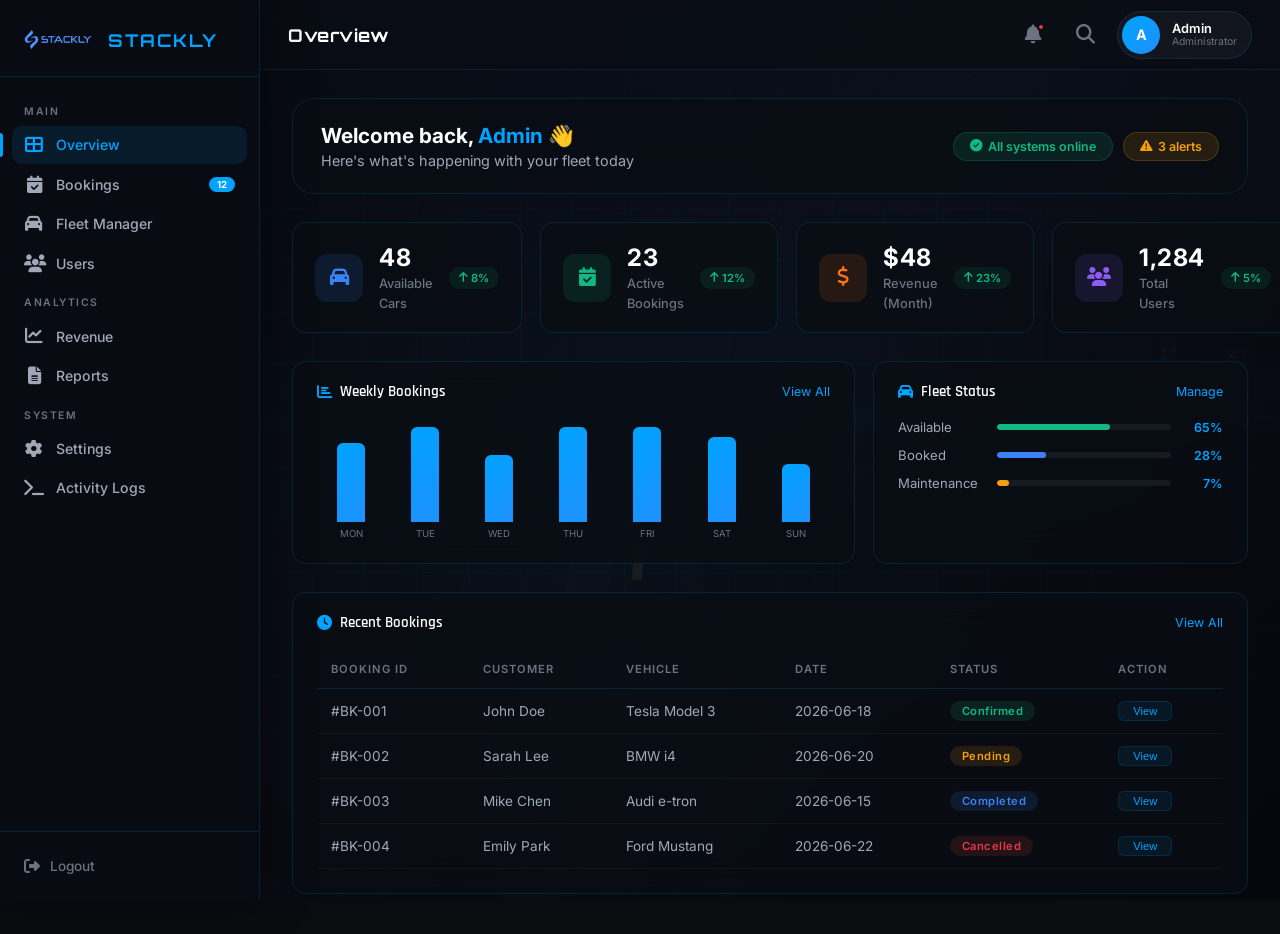
==== dashboard-admin.html @ 7c54602d "Add files via upload" ====
<!DOCTYPE html>
<html lang="en">
<head>
    <meta charset="UTF-8" />
    <meta name="viewport" content="width=device-width, initial-scale=1.0" />
    <title>Admin Dashboard – Stackly</title>
    <link rel="stylesheet" href="https://cdnjs.cloudflare.com/ajax/libs/font-awesome/6.5.1/css/all.min.css" />
    <link rel="preconnect" href="https://fonts.googleapis.com" />
    <link href="https://fonts.googleapis.com/css2?family=Inter:wght@300;400;500;600;700;800&family=Orbitron:wght@400;600;700;900&family=Rajdhani:wght@400;500;600;700&display=swap" rel="stylesheet" />
    <link rel="stylesheet" href="dashboard-admin.css" />
</head>
<body>

    <div class="bg-hero"></div>
    <div class="bg-grid"></div>

    <!-- SIDEBAR -->
    <aside class="sidebar" id="sidebar">
        <div class="sidebar-brand">
            <a href="index.html" class="brand-link">
                <!-- ✅ Logo image instead of text -->
                <img src="logo-removebg-preview.webp" alt="Stackly" style="height:40px; width:auto; filter: brightness(0) saturate(100%) invert(42%) sepia(99%) saturate(500%) hue-rotate(185deg) brightness(110%) contrast(101%);" />
                <span class="brand-name">STACKLY</span>
            </a>
            <button class="sidebar-close" id="sidebarClose"><i class="fas fa-times"></i></button>
        </div>

        <nav class="sidebar-nav">
            <div class="nav-section">Main</div>
            <a href="#" class="nav-item active" data-page="overview">
                <i class="fas fa-th-large"></i>
                <span>Overview</span>
            </a>
            <a href="#" class="nav-item" data-page="bookings">
                <i class="fas fa-calendar-check"></i>
                <span>Bookings</span>
                <span class="nav-badge">12</span>
            </a>
            <a href="#" class="nav-item" data-page="fleet">
                <i class="fas fa-car"></i>
                <span>Fleet Manager</span>
            </a>
            <a href="#" class="nav-item" data-page="users">
                <i class="fas fa-users"></i>
                <span>Users</span>
            </a>

            <div class="nav-section">Analytics</div>
            <a href="#" class="nav-item" data-page="revenue">
                <i class="fas fa-chart-line"></i>
                <span>Revenue</span>
            </a>
            <a href="#" class="nav-item" data-page="reports">
                <i class="fas fa-file-alt"></i>
                <span>Reports</span>
            </a>

            <div class="nav-section">System</div>
            <a href="#" class="nav-item" data-page="settings">
                <i class="fas fa-cog"></i>
                <span>Settings</span>
            </a>
            <a href="#" class="nav-item" data-page="logs">
                <i class="fas fa-terminal"></i>
                <span>Activity Logs</span>
            </a>
        </nav>

        <div class="sidebar-footer">
            <!-- ✅ Logout → 404.html -->
            <a href="index.html" class="logout-btn">
                <i class="fas fa-sign-out-alt"></i>
                <span>Logout</span>
            </a>
        </div>
    </aside>

    <div class="overlay" id="overlay"></div>

    <!-- TOPBAR -->
    <header class="topbar" id="topbar">
        <div class="topbar-left">
            <button class="hamburger" id="hamburger">
                <i class="fas fa-bars"></i>
            </button>
            <h1 class="topbar-title" id="pageTitle">Overview</h1>
        </div>
        <div class="topbar-right">
            <!-- ✅ Bell → 404.html -->
            <button class="topbar-btn" onclick="location.href='404.html'">
                <i class="fas fa-bell"></i>
                <span class="notif-dot"></span>
            </button>
            <!-- ✅ Search → 404.html -->
            <button class="topbar-btn" onclick="location.href='404.html'">
                <i class="fas fa-search"></i>
            </button>
            <div class="user-profile">
                <div class="user-avatar" id="adminAvatar">A</div>
                <div class="user-info">
                    <span class="user-name" id="adminName">Admin</span>
                    <span class="user-role">Administrator</span>
                </div>
            </div>
        </div>
    </header>

    <!-- MAIN CONTENT -->
    <main class="main-content">

        <!-- ═══ OVERVIEW ═══ -->
        <section class="page active" id="page-overview">
            <div class="greeting-card">
                <div>
                    <h2>Welcome back, <span id="greetName">Admin</span> 👋</h2>
                    <p>Here's what's happening with your fleet today</p>
                </div>
                <div class="greeting-badges">
                    <span class="badge success"><i class="fas fa-check-circle"></i> All systems online</span>
                    <span class="badge warning"><i class="fas fa-exclamation-triangle"></i> 3 alerts</span>
                </div>
            </div>

            <div class="stats-grid">
                <div class="stat-card">
                    <div class="stat-icon blue"><i class="fas fa-car"></i></div>
                    <div class="stat-info">
                        <span class="stat-value">48</span>
                        <span class="stat-label">Available Cars</span>
                    </div>
                    <div class="stat-trend up"><i class="fas fa-arrow-up"></i> 8%</div>
                </div>
                <div class="stat-card">
                    <div class="stat-icon green"><i class="fas fa-calendar-check"></i></div>
                    <div class="stat-info">
                        <span class="stat-value">23</span>
                        <span class="stat-label">Active Bookings</span>
                    </div>
                    <div class="stat-trend up"><i class="fas fa-arrow-up"></i> 12%</div>
                </div>
                <div class="stat-card">
                    <div class="stat-icon orange"><i class="fas fa-dollar-sign"></i></div>
                    <div class="stat-info">
                        <span class="stat-value">$48.2K</span>
                        <span class="stat-label">Revenue (Month)</span>
                    </div>
                    <div class="stat-trend up"><i class="fas fa-arrow-up"></i> 23%</div>
                </div>
                <div class="stat-card">
                    <div class="stat-icon purple"><i class="fas fa-users"></i></div>
                    <div class="stat-info">
                        <span class="stat-value">1,284</span>
                        <span class="stat-label">Total Users</span>
                    </div>
                    <div class="stat-trend up"><i class="fas fa-arrow-up"></i> 5%</div>
                </div>
            </div>

            <div class="charts-row">
                <div class="chart-card">
                    <div class="chart-header">
                        <h3><i class="fas fa-chart-bar"></i> Weekly Bookings</h3>
                        <a href="404.html" class="chart-link">View All</a>
                    </div>
                    <div class="chart-bars" id="weeklyChart"></div>
                </div>
                <div class="chart-card">
                    <div class="chart-header">
                        <h3><i class="fas fa-car"></i> Fleet Status</h3>
                        <a href="404.html" class="chart-link">Manage</a>
                    </div>
                    <div class="fleet-status-list" id="fleetStatus"></div>
                </div>
            </div>

            <div class="table-card">
                <div class="table-header">
                    <h3><i class="fas fa-clock"></i> Recent Bookings</h3>
                    <a href="404.html" class="table-link">View All</a>
                </div>
                <div class="table-responsive">
                    <table class="data-table">
                        <thead>
                            <tr>
                                <th>Booking ID</th>
                                <th>Customer</th>
                                <th>Vehicle</th>
                                <th>Date</th>
                                <th>Status</th>
                                <th>Action</th>
                            </tr>
                        </thead>
                        <tbody>
                            <tr>
                                <td>#BK-001</td>
                                <td>John Doe</td>
                                <td>Tesla Model 3</td>
                                <td>2026-06-18</td>
                                <td><span class="status-badge confirmed">Confirmed</span></td>
                                <td><button class="action-btn" data-href="404.html">View</button></td>
                            </tr>
                            <tr>
                                <td>#BK-002</td>
                                <td>Sarah Lee</td>
                                <td>BMW i4</td>
                                <td>2026-06-20</td>
                                <td><span class="status-badge pending">Pending</span></td>
                                <td><button class="action-btn" data-href="404.html">View</button></td>
                            </tr>
                            <tr>
                                <td>#BK-003</td>
                                <td>Mike Chen</td>
                                <td>Audi e-tron</td>
                                <td>2026-06-15</td>
                                <td><span class="status-badge completed">Completed</span></td>
                                <td><button class="action-btn" data-href="404.html">View</button></td>
                            </tr>
                            <tr>
                                <td>#BK-004</td>
                                <td>Emily Park</td>
                                <td>Ford Mustang</td>
                                <td>2026-06-22</td>
                                <td><span class="status-badge cancelled">Cancelled</span></td>
                                <td><button class="action-btn" data-href="404.html">View</button></td>
                            </tr>
                        </tbody>
                    </table>
                </div>
            </div>
        </section>

        <!-- ═══ BOOKINGS ═══ -->
        <section class="page" id="page-bookings">
            <h2 class="page-heading">All Bookings</h2>
            <div class="table-card">
                <div class="table-header">
                    <h3><i class="fas fa-calendar-alt"></i> Booking Management</h3>
                    <button class="btn-primary-sm" data-href="404.html">
                        <i class="fas fa-plus"></i> New Booking
                    </button>
                </div>
                <div class="table-responsive">
                    <table class="data-table">
                        <thead>
                            <tr>
                                <th>Booking ID</th>
                                <th>Customer</th>
                                <th>Vehicle</th>
                                <th>Pickup</th>
                                <th>Return</th>
                                <th>Status</th>
                                <th>Action</th>
                            </tr>
                        </thead>
                        <tbody>
                            <tr>
                                <td>#BK-001</td>
                                <td>John Doe</td>
                                <td>Tesla Model 3</td>
                                <td>2026-06-18</td>
                                <td>2026-06-21</td>
                                <td><span class="status-badge confirmed">Confirmed</span></td>
                                <td><button class="action-btn" data-href="404.html">Manage</button></td>
                            </tr>
                            <tr>
                                <td>#BK-002</td>
                                <td>Sarah Lee</td>
                                <td>BMW i4</td>
                                <td>2026-06-20</td>
                                <td>2026-06-23</td>
                                <td><span class="status-badge pending">Pending</span></td>
                                <td><button class="action-btn" data-href="404.html">Manage</button></td>
                            </tr>
                            <tr>
                                <td>#BK-005</td>
                                <td>Rahul Patel</td>
                                <td>Range Rover Sport</td>
                                <td>2026-06-25</td>
                                <td>2026-06-28</td>
                                <td><span class="status-badge pending">Pending</span></td>
                                <td><button class="action-btn" data-href="404.html">Manage</button></td>
                            </tr>
                            <tr>
                                <td>#BK-006</td>
                                <td>Priya Sharma</td>
                                <td>Porsche 911</td>
                                <td>2026-06-27</td>
                                <td>2026-06-29</td>
                                <td><span class="status-badge confirmed">Confirmed</span></td>
                                <td><button class="action-btn" data-href="404.html">Manage</button></td>
                            </tr>
                            <tr>
                                <td>#BK-007</td>
                                <td>Arjun Mehta</td>
                                <td>Rolls-Royce Ghost</td>
                                <td>2026-07-01</td>
                                <td>2026-07-03</td>
                                <td><span class="status-badge pending">Pending</span></td>
                                <td><button class="action-btn" data-href="404.html">Manage</button></td>
                            </tr>
                        </tbody>
                    </table>
                </div>
            </div>
        </section>

        <!-- ═══ FLEET ═══ -->
        <section class="page" id="page-fleet">
            <h2 class="page-heading">Fleet Manager</h2>
            <div class="fleet-controls">
                <div class="filter-group">
                    <button class="filter-btn active" data-filter="all">All</button>
                    <button class="filter-btn" data-filter="economy">Economy</button>
                    <button class="filter-btn" data-filter="suv">SUV</button>
                    <button class="filter-btn" data-filter="luxury">Luxury</button>
                    <button class="filter-btn" data-filter="electric">Electric</button>
                    <button class="filter-btn" data-filter="sports">Sports</button>
                </div>
                <button class="btn-primary-sm" data-href="404.html">
                    <i class="fas fa-plus"></i> Add Vehicle
                </button>
            </div>
            <div class="fleet-grid" id="fleetGrid"></div>
        </section>

        <!-- ═══ USERS ═══ -->
        <section class="page" id="page-users">
            <h2 class="page-heading">User Management</h2>
            <div class="table-card">
                <div class="table-header">
                    <h3><i class="fas fa-users-cog"></i> All Users</h3>
                    <button class="btn-primary-sm" data-href="404.html">
                        <i class="fas fa-user-plus"></i> Invite
                    </button>
                </div>
                <div class="table-responsive">
                    <table class="data-table">
                        <thead>
                            <tr>
                                <th>Name</th>
                                <th>Email</th>
                                <th>Role</th>
                                <th>Status</th>
                                <th>Joined</th>
                                <th>Action</th>
                            </tr>
                        </thead>
                        <tbody>
                            <tr>
                                <td>John Doe</td>
                                <td>john@stackly.com</td>
                                <td>Admin</td>
                                <td><span class="status-badge confirmed">Active</span></td>
                                <td>2026-01-15</td>
                                <td><button class="action-btn" data-href="404.html">Edit</button></td>
                            </tr>
                            <tr>
                                <td>Sarah Lee</td>
                                <td>sarah@stackly.com</td>
                                <td>Viewer</td>
                                <td><span class="status-badge confirmed">Active</span></td>
                                <td>2026-02-20</td>
                                <td><button class="action-btn" data-href="404.html">Edit</button></td>
                            </tr>
                            <tr>
                                <td>Mike Chen</td>
                                <td>mike@stackly.com</td>
                                <td>Viewer</td>
                                <td><span class="status-badge pending">Pending</span></td>
                                <td>2026-03-10</td>
                                <td><button class="action-btn" data-href="404.html">Edit</button></td>
                            </tr>
                            <tr>
                                <td>Emily Park</td>
                                <td>emily@stackly.com</td>
                                <td>Admin</td>
                                <td><span class="status-badge confirmed">Active</span></td>
                                <td>2026-04-05</td>
                                <td><button class="action-btn" data-href="404.html">Edit</button></td>
                            </tr>
                        </tbody>
                    </table>
                </div>
            </div>
        </section>

        <!-- ═══ REVENUE ═══ (fixed mobile overflow) -->
        <section class="page" id="page-revenue">
            <h2 class="page-heading">Revenue Overview</h2>
            <div class="stats-grid">
                <div class="stat-card">
                    <div class="stat-icon green"><i class="fas fa-dollar-sign"></i></div>
                    <div class="stat-info">
                        <span class="stat-value">$48.2K</span>
                        <span class="stat-label">This Month</span>
                    </div>
                </div>
                <div class="stat-card">
                    <div class="stat-icon blue"><i class="fas fa-arrow-up"></i></div>
                    <div class="stat-info">
                        <span class="stat-value">+23.7%</span>
                        <span class="stat-label">Growth Rate</span>
                    </div>
                </div>
                <div class="stat-card">
                    <div class="stat-icon orange"><i class="fas fa-calendar"></i></div>
                    <div class="stat-info">
                        <span class="stat-value">$342K</span>
                        <span class="stat-label">Year to Date</span>
                    </div>
                </div>
                <div class="stat-card">
                    <div class="stat-icon purple"><i class="fas fa-star"></i></div>
                    <div class="stat-info">
                        <span class="stat-value">4.89</span>
                        <span class="stat-label">Avg. Rating</span>
                    </div>
                </div>
            </div>
            <div class="chart-card" style="overflow-x:auto;">
                <div class="chart-header">
                    <h3><i class="fas fa-chart-area"></i> Revenue Trend</h3>
                    <a href="404.html" class="chart-link">Export</a>
                </div>
                <div class="revenue-chart" id="revenueChart" style="min-width:300px;"></div>
            </div>
        </section>

        <!-- ═══ REPORTS ═══ -->
        <section class="page" id="page-reports">
            <h2 class="page-heading">Reports</h2>
            <div class="reports-grid">
                <div class="report-card">
                    <i class="fas fa-file-pdf"></i>
                    <div>
                        <h4>Monthly Summary — June 2026</h4>
                        <p>Full KPI breakdown</p>
                    </div>
                    <button class="btn-primary-sm" data-href="404.html">Download</button>
                </div>
                <div class="report-card">
                    <i class="fas fa-file-pdf"></i>
                    <div>
                        <h4>Fleet Utilization Report</h4>
                        <p>Q2 2026 analysis</p>
                    </div>
                    <button class="btn-primary-sm" data-href="404.html">Download</button>
                </div>
                <div class="report-card">
                    <i class="fas fa-file-pdf"></i>
                    <div>
                        <h4>Revenue Analysis — FY 2026</h4>
                        <p>Full year forecast</p>
                    </div>
                    <button class="btn-primary-sm" data-href="404.html">Download</button>
                </div>
                <div class="report-card">
                    <i class="fas fa-file-pdf"></i>
                    <div>
                        <h4>Customer Satisfaction Report</h4>
                        <p>Feedback & ratings</p>
                    </div>
                    <button class="btn-primary-sm" data-href="404.html">Download</button>
                </div>
            </div>
        </section>

        <!-- ═══ SETTINGS ═══ -->
        <section class="page" id="page-settings">
            <h2 class="page-heading">Settings</h2>
            <div class="settings-list">
                <div class="setting-item">
                    <div>
                        <h4>General Settings</h4>
                        <p>Company name, logo, contact info</p>
                    </div>
                    <button class="btn-primary-sm" data-href="404.html">Configure</button>
                </div>
                <div class="setting-item">
                    <div>
                        <h4>Payment Configuration</h4>
                        <p>Stripe, PayPal, UPI settings</p>
                    </div>
                    <button class="btn-primary-sm" data-href="404.html">Configure</button>
                </div>
                <div class="setting-item">
                    <div>
                        <h4>Email Notifications</h4>
                        <p>Booking confirmations, reminders</p>
                    </div>
                    <button class="btn-primary-sm" data-href="404.html">Configure</button>
                </div>
                <div class="setting-item">
                    <div>
                        <h4>Security & 2FA</h4>
                        <p>Two-factor authentication, sessions</p>
                    </div>
                    <button class="btn-primary-sm" data-href="404.html">Configure</button>
                </div>
                <div class="setting-item danger">
                    <div>
                        <h4>Danger Zone</h4>
                        <p>Reset system, delete all data</p>
                    </div>
                    <button class="btn-danger" data-href="404.html">Reset System</button>
                </div>
            </div>
        </section>

        <!-- ═══ LOGS ═══ -->
        <section class="page" id="page-logs">
            <h2 class="page-heading">Activity Logs</h2>
            <div class="log-terminal" id="logTerminal"></div>
            <button class="btn-primary-sm" data-href="404.html">
                <i class="fas fa-download"></i> Export Logs
            </button>
        </section>

    </main>

    <script src="dashboard-admin.js"></script>
</body>
</html>
---- dashboard-admin.css ----
/* ============================================================
   ADMIN DASHBOARD – STYLES (Stackly Car Rental Theme)
   ============================================================ */

:root {
    --bg-primary: #0a0c10;
    --bg-secondary: #0f1219;
    --bg-card: rgba(15, 18, 25, 0.85);
    --accent: #00a3ff;
    --accent2: #1e90ff;
    --text-primary: #ffffff;
    --text-secondary: #a0a8b8;
    --text-muted: #6b7280;
    --border: rgba(0, 163, 255, 0.15);
    --border-hover: rgba(0, 163, 255, 0.45);
    --radius: 14px;
    --radius-lg: 22px;
    --ease: cubic-bezier(0.23, 1, 0.32, 1);
    --gradient: linear-gradient(135deg, #00a3ff 0%, #1e90ff 100%);
    --font-body: 'Inter', sans-serif;
    --font-display: 'Orbitron', monospace;
    --font-accent: 'Rajdhani', sans-serif;
    --shadow-blue: 0 0 40px rgba(0, 163, 255, 0.18);
    --success: #10b981;
    --error: #e63946;
    --warning: #f59e0b;
    --sidebar-w: 260px;
    --topbar-h: 70px;
}

/* ─── RESET ─── */
*,
*::before,
*::after {
    margin: 0;
    padding: 0;
    box-sizing: border-box;
}

body {
    font-family: var(--font-body);
    background: var(--bg-primary);
    color: var(--text-primary);
    min-height: 100vh;
    overflow-x: hidden;
    display: flex;
}

/* ─── BACKGROUND ─── */
.bg-hero {
    position: fixed;
    inset: 0;
    z-index: 0;
    background:
        linear-gradient(135deg,
            rgba(5, 7, 12, 0.88) 0%,
            rgba(10, 12, 20, 0.78) 50%,
            rgba(5, 7, 12, 0.92) 100%),
        url("data:image/svg+xml,%3Csvg xmlns='http://www.w3.org/2000/svg' viewBox='0 0 1440 900'%3E%3Cdefs%3E%3CradialGradient id='sky' cx='50%25' cy='0%25' r='80%25'%3E%3Cstop offset='0%25' stop-color='%230d1f3c'/%3E%3Cstop offset='100%25' stop-color='%230a0c10'/%3E%3C/radialGradient%3E%3CradialGradient id='glow' cx='50%25' cy='60%25' r='40%25'%3E%3Cstop offset='0%25' stop-color='%2300a3ff' stop-opacity='0.15'/%3E%3Cstop offset='100%25' stop-color='%2300a3ff' stop-opacity='0'/%3E%3C/radialGradient%3E%3Cfilter id='blur6'%3E%3CfeGaussianBlur stdDeviation='6'/%3E%3C/filter%3E%3Cfilter id='blur12'%3E%3CfeGaussianBlur stdDeviation='12'/%3E%3C/filter%3E%3C/defs%3E%3Crect width='1440' height='900' fill='url(%23sky)'/%3E%3Cellipse cx='720' cy='520' rx='600' ry='120' fill='%2300a3ff' opacity='0.06' filter='url(%23blur12)'/%3E%3Ccircle cx='120' cy='80' r='1.2' fill='white' opacity='0.4'/%3E%3Ccircle cx='240' cy='40' r='0.8' fill='white' opacity='0.3'/%3E%3Ccircle cx='380' cy='110' r='1' fill='white' opacity='0.3'/%3E%3Ccircle cx='500' cy='55' r='1.5' fill='white' opacity='0.5'/%3E%3Ccircle cx='620' cy='30' r='0.9' fill='white' opacity='0.3'/%3E%3Ccircle cx='750' cy='90' r='1.1' fill='white' opacity='0.3'/%3E%3Ccircle cx='900' cy='45' r='1.3' fill='white' opacity='0.4'/%3E%3Ccircle cx='1050' cy='75' r='0.8' fill='white' opacity='0.3'/%3E%3Ccircle cx='1180' cy='35' r='1.2' fill='white' opacity='0.5'/%3E%3Ccircle cx='1320' cy='100' r='1' fill='white' opacity='0.3'/%3E%3Ccircle cx='1400' cy='60' r='0.9' fill='white' opacity='0.4'/%3E%3Crect x='0' y='430' width='1440' height='90' fill='%230a0e18'/%3E%3Crect x='30' y='370' width='28' height='60' fill='%230d1424' rx='2'/%3E%3Crect x='65' y='350' width='22' height='80' fill='%230f1828' rx='2'/%3E%3Crect x='94' y='360' width='35' height='70' fill='%230d1424' rx='2'/%3E%3Crect x='136' y='340' width='18' height='90' fill='%23101a2e' rx='2'/%3E%3Crect x='160' y='358' width='30' height='72' fill='%230d1424' rx='2'/%3E%3Crect x='196' y='345' width='24' height='85' fill='%230f1828' rx='2'/%3E%3Crect x='1200' y='355' width='30' height='75' fill='%230d1424' rx='2'/%3E%3Crect x='1237' y='338' width='22' height='92' fill='%23101a2e' rx='2'/%3E%3Crect x='1265' y='362' width='34' height='68' fill='%230d1424' rx='2'/%3E%3Crect x='1306' y='348' width='20' height='82' fill='%230f1828' rx='2'/%3E%3Crect x='1333' y='370' width='28' height='60' fill='%230d1424' rx='2'/%3E%3Crect x='1368' y='355' width='25' height='75' fill='%23101a2e' rx='2'/%3E%3Crect x='70' y='358' width='5' height='4' fill='%2300a3ff' opacity='0.4' rx='1'/%3E%3Crect x='79' y='358' width='5' height='4' fill='%2300a3ff' opacity='0.2' rx='1'/%3E%3Crect x='70' y='366' width='5' height='4' fill='%2300a3ff' opacity='0.3' rx='1'/%3E%3Crect x='140' y='350' width='5' height='4' fill='%2300a3ff' opacity='0.4' rx='1'/%3E%3Crect x='140' y='358' width='5' height='4' fill='%2300a3ff' opacity='0.2' rx='1'/%3E%3Crect x='1242' y='348' width='5' height='4' fill='%2300a3ff' opacity='0.4' rx='1'/%3E%3Crect x='1250' y='348' width='5' height='4' fill='%2300a3ff' opacity='0.2' rx='1'/%3E%3Crect x='1242' y='356' width='5' height='4' fill='%2300a3ff' opacity='0.3' rx='1'/%3E%3Crect x='1310' y='355' width='5' height='4' fill='%2300a3ff' opacity='0.4' rx='1'/%3E%3Crect x='1310' y='363' width='5' height='4' fill='%2300a3ff' opacity='0.2' rx='1'/%3E%3Crect x='0' y='520' width='1440' height='380' fill='%23080a0e'/%3E%3Crect x='0' y='520' width='1440' height='40' fill='url(%23glow)' opacity='0.3'/%3E%3Cpolygon points='660,520 580,900 640,900 700,520' fill='%23ffffff' opacity='0.03'/%3E%3Cpolygon points='780,520 800,900 860,900 740,520' fill='%23ffffff' opacity='0.03'/%3E%3Cpolygon points='715,530 725,530 722,580 712,580' fill='%23f0c040' opacity='0.4'/%3E%3Cpolygon points='710,600 720,600 717,660 707,660' fill='%23f0c040' opacity='0.3'/%3E%3Cpolygon points='704,680 716,680 713,750 701,750' fill='%23f0c040' opacity='0.2'/%3E%3Cpolygon points='698,770 712,770 709,860 695,860' fill='%23f0c040' opacity='0.15'/%3E%3Cline x1='560' y1='520' x2='460' y2='900' stroke='%2300a3ff' stroke-width='1.5' opacity='0.08'/%3E%3Cline x1='880' y1='520' x2='980' y2='900' stroke='%2300a3ff' stroke-width='1.5' opacity='0.08'/%3E%3Cpolygon points='680,680 720,600 760,680 820,900 620,900' fill='%23ffffff' opacity='0.02' filter='url(%23blur6)'/%3E%3Cellipse cx='720' cy='820' rx='130' ry='18' fill='%23000000' opacity='0.5' filter='url(%23blur6)'/%3E%3Crect x='610' y='800' width='220' height='12' fill='%23181c28' rx='4'/%3E%3Crect x='625' y='800' width='90' height='8' fill='%23111520' rx='3'/%3E%3Crect x='725' y='800' width='90' height='8' fill='%23111520' rx='3'/%3E%3Cellipse cx='648' cy='808' rx='10' ry='5' fill='%230a0c14'/%3E%3Cellipse cx='792' cy='808' rx='10' ry='5' fill='%230a0c14'/%3E%3Ccircle cx='648' cy='808' r='4' fill='%23050608'/%3E%3Ccircle cx='792' cy='808' r='4' fill='%23050608'/%3E%3Cellipse cx='720' cy='760' rx='160' ry='55' fill='%23141828'/%3E%3Cellipse cx='720' cy='735' rx='140' ry='25' fill='%231e2438' opacity='0.8'/%3E%3Cellipse cx='720' cy='728' rx='110' ry='12' fill='%2322293e' opacity='0.7'/%3E%3Cellipse cx='720' cy='700' rx='100' ry='42' fill='%230f1320'/%3E%3Cellipse cx='720' cy='692' rx='85' ry='28' fill='%23161c2c' opacity='0.8'/%3E%3Cellipse cx='720' cy='690' rx='72' ry='22' fill='%230a1020' opacity='0.9'/%3E%3Cellipse cx='720' cy='688' rx='65' ry='18' fill='%230d1828' opacity='0.8'/%3E%3Cellipse cx='700' cy='683' rx='28' ry='7' fill='%2300a3ff' opacity='0.06' transform='rotate(-10 700 683)'/%3E%3Crect x='612' y='772' width='34' height='10' fill='%23ff1a1a' rx='3' opacity='0.8'/%3E%3Crect x='794' y='772' width='34' height='10' fill='%23ff1a1a' rx='3' opacity='0.8'/%3E%3Cellipse cx='629' cy='777' rx='22' ry='8' fill='%23ff0000' opacity='0.2' filter='url(%23blur6)'/%3E%3Cellipse cx='811' cy='777' rx='22' ry='8' fill='%23ff0000' opacity='0.2' filter='url(%23blur6)'/%3E%3Ccircle cx='630' cy='800' r='32' fill='%230d1020'/%3E%3Ccircle cx='630' cy='800' r='24' fill='%23181e30'/%3E%3Ccircle cx='630' cy='800' r='14' fill='%230a0d18'/%3E%3Ccircle cx='630' cy='800' r='6' fill='%2300a3ff' opacity='0.5'/%3E%3Ccircle cx='810' cy='800' r='32' fill='%230d1020'/%3E%3Ccircle cx='810' cy='800' r='24' fill='%23181e30'/%3E%3Ccircle cx='810' cy='800' r='14' fill='%230a0d18'/%3E%3Ccircle cx='810' cy='800' r='6' fill='%2300a3ff' opacity='0.5'/%3E%3Carc cx='630' cy='800' r='26' fill='none' stroke='%2300a3ff' stroke-width='1.5' opacity='0.1'/%3E%3Carc cx='810' cy='800' r='26' fill='none' stroke='%2300a3ff' stroke-width='1.5' opacity='0.1'/%3E%3Cellipse cx='720' cy='840' rx='140' ry='14' fill='%2300a3ff' opacity='0.04' filter='url(%23blur6)'/%3E%3Cellipse cx='720' cy='655' rx='90' ry='35' fill='%2300a3ff' opacity='0.05' filter='url(%23blur12)'/%3E%3Crect x='0' y='0' width='1440' height='900' fill='url(%23glow)'/%3E%3C/svg%3E")
        center center / cover no-repeat;
}

.bg-hero::after {
    content: '';
    position: absolute;
    inset: 0;
    background: repeating-linear-gradient(0deg,
            transparent,
            transparent 3px,
            rgba(0, 0, 0, 0.03) 3px,
            rgba(0, 0, 0, 0.03) 4px);
    pointer-events: none;
}

.bg-grid {
    position: fixed;
    inset: 0;
    z-index: 1;
    background-image:
        linear-gradient(rgba(0, 163, 255, 0.03) 1px, transparent 1px),
        linear-gradient(90deg, rgba(0, 163, 255, 0.03) 1px, transparent 1px);
    background-size: 52px 52px;
    mask-image: radial-gradient(ellipse 90% 90% at 50% 50%, black 20%, transparent 100%);
    pointer-events: none;
}

/* ─── SIDEBAR ─── */
.sidebar {
    position: fixed;
    top: 0;
    left: 0;
    bottom: 0;
    width: var(--sidebar-w);
    z-index: 200;
    background: rgba(10, 13, 20, 0.92);
    backdrop-filter: blur(24px);
    -webkit-backdrop-filter: blur(24px);
    border-right: 1px solid var(--border);
    display: flex;
    flex-direction: column;
    transition: transform 0.35s var(--ease);
    box-shadow: 0 0 40px rgba(0, 0, 0, 0.5);
}

.sidebar-brand {
    display: flex;
    align-items: center;
    justify-content: space-between;
    padding: 20px 20px 16px;
    border-bottom: 1px solid var(--border);
}

.brand-link {
    display: flex;
    align-items: center;
    gap: 12px;
    text-decoration: none;
}

.brand-icon {
    width: 40px;
    height: 40px;
    background: var(--gradient);
    border-radius: 10px;
    display: flex;
    align-items: center;
    justify-content: center;
    font-family: var(--font-display);
    font-size: 0.8rem;
    font-weight: 700;
    color: #fff;
    letter-spacing: 1px;
    box-shadow: 0 4px 16px rgba(0, 163, 255, 0.3);
}

.brand-name {
    font-family: var(--font-display);
    font-size: 1.1rem;
    font-weight: 700;
    color: var(--accent);
    letter-spacing: 2px;
}

.sidebar-close {
    display: none;
    background: none;
    border: none;
    color: var(--text-muted);
    font-size: 1.2rem;
    cursor: pointer;
    padding: 4px 8px;
    border-radius: 8px;
    transition: var(--ease);
}

.sidebar-close:hover {
    color: var(--text-primary);
    background: rgba(255, 255, 255, 0.05);
}

.sidebar-nav {
    flex: 1;
    overflow-y: auto;
    padding: 16px 12px;
    display: flex;
    flex-direction: column;
    gap: 2px;
}

.sidebar-nav::-webkit-scrollbar {
    width: 4px;
}
.sidebar-nav::-webkit-scrollbar-track {
    background: transparent;
}
.sidebar-nav::-webkit-scrollbar-thumb {
    background: var(--border);
    border-radius: 4px;
}

.nav-section {
    font-size: 0.65rem;
    font-weight: 600;
    color: var(--text-muted);
    text-transform: uppercase;
    letter-spacing: 1.5px;
    padding: 12px 12px 6px;
}

.nav-item {
    display: flex;
    align-items: center;
    gap: 12px;
    padding: 10px 12px;
    border-radius: 10px;
    color: var(--text-secondary);
    text-decoration: none;
    font-size: 0.88rem;
    font-weight: 500;
    transition: var(--ease);
    cursor: pointer;
    position: relative;
}

.nav-item i {
    font-size: 1.1rem;
    width: 20px;
    text-align: center;
    flex-shrink: 0;
}

.nav-item:hover {
    color: var(--text-primary);
    background: rgba(255, 255, 255, 0.04);
}

.nav-item.active {
    color: var(--accent);
    background: rgba(0, 163, 255, 0.1);
}

.nav-item.active::before {
    content: '';
    position: absolute;
    left: -12px;
    top: 50%;
    transform: translateY(-50%);
    width: 3px;
    height: 24px;
    background: var(--accent);
    border-radius: 0 3px 3px 0;
}

.nav-badge {
    margin-left: auto;
    background: var(--accent);
    color: #fff;
    font-size: 0.6rem;
    font-weight: 700;
    padding: 2px 8px;
    border-radius: 20px;
    min-width: 20px;
    text-align: center;
}

.sidebar-footer {
    padding: 16px 12px;
    border-top: 1px solid var(--border);
}

.logout-btn {
    display: flex;
    align-items: center;
    gap: 10px;
    padding: 10px 12px;
    border-radius: 10px;
    color: var(--text-muted);
    text-decoration: none;
    font-size: 0.85rem;
    font-weight: 500;
    transition: var(--ease);
}

.logout-btn:hover {
    color: var(--error);
    background: rgba(230, 57, 70, 0.1);
}

.logout-btn i {
    font-size: 1rem;
}

/* ─── OVERLAY ─── */
.overlay {
    display: none;
    position: fixed;
    inset: 0;
    z-index: 150;
    background: rgba(0, 0, 0, 0.5);
    backdrop-filter: blur(4px);
    -webkit-backdrop-filter: blur(4px);
}

.overlay.active {
    display: block;
}

/* ─── TOPBAR ─── */
.topbar {
    position: fixed;
    top: 0;
    left: var(--sidebar-w);
    right: 0;
    height: var(--topbar-h);
    z-index: 100;
    background: rgba(10, 13, 20, 0.85);
    backdrop-filter: blur(20px);
    -webkit-backdrop-filter: blur(20px);
    border-bottom: 1px solid var(--border);
    display: flex;
    align-items: center;
    justify-content: space-between;
    padding: 0 28px;
    gap: 16px;
}

.topbar-left {
    display: flex;
    align-items: center;
    gap: 16px;
}

.hamburger {
    display: none;
    background: none;
    border: none;
    color: var(--text-secondary);
    font-size: 1.3rem;
    cursor: pointer;
    padding: 6px 8px;
    border-radius: 8px;
    transition: var(--ease);
}

.hamburger:hover {
    color: var(--text-primary);
    background: rgba(255, 255, 255, 0.05);
}

.topbar-title {
    font-family: var(--font-display);
    font-size: 1.1rem;
    font-weight: 700;
    color: var(--text-primary);
    letter-spacing: 0.5px;
}

.topbar-right {
    display: flex;
    align-items: center;
    gap: 12px;
}

.topbar-btn {
    position: relative;
    background: none;
    border: none;
    color: var(--text-muted);
    font-size: 1.2rem;
    cursor: pointer;
    padding: 8px;
    border-radius: 10px;
    transition: var(--ease);
    width: 40px;
    height: 40px;
    display: flex;
    align-items: center;
    justify-content: center;
}

.topbar-btn:hover {
    color: var(--accent);
    background: rgba(0, 163, 255, 0.08);
}

.notif-dot {
    position: absolute;
    top: 8px;
    right: 8px;
    width: 8px;
    height: 8px;
    background: var(--error);
    border-radius: 50%;
    border: 2px solid var(--bg-primary);
}

.user-profile {
    display: flex;
    align-items: center;
    gap: 12px;
    padding: 4px 14px 4px 4px;
    border-radius: 40px;
    background: rgba(255, 255, 255, 0.04);
    border: 1px solid var(--border);
    transition: var(--ease);
    cursor: default;
}

.user-profile:hover {
    border-color: var(--border-hover);
    background: rgba(255, 255, 255, 0.06);
}

.user-avatar {
    width: 38px;
    height: 38px;
    border-radius: 50%;
    background: var(--gradient);
    display: flex;
    align-items: center;
    justify-content: center;
    font-size: 0.9rem;
    font-weight: 700;
    color: #fff;
    flex-shrink: 0;
}

.user-info {
    display: flex;
    flex-direction: column;
    line-height: 1.2;
}

.user-name {
    font-size: 0.8rem;
    font-weight: 600;
    color: var(--text-primary);
}

.user-role {
    font-size: 0.65rem;
    color: var(--text-muted);
}

/* ─── MAIN CONTENT ─── */
.main-content {
    margin-left: var(--sidebar-w);
    margin-top: var(--topbar-h);
    padding: 28px 32px 40px;
    flex: 1;
    min-height: calc(100vh - var(--topbar-h));
    position: relative;
    z-index: 2;
    width: calc(100% - var(--sidebar-w));
}

.page {
    display: none;
    animation: fadeSlide 0.4s var(--ease);
}

.page.active {
    display: block;
}

@keyframes fadeSlide {
    from {
        opacity: 0;
        transform: translateY(12px);
    }
    to {
        opacity: 1;
        transform: translateY(0);
    }
}

.page-heading {
    font-family: var(--font-display);
    font-size: 1.5rem;
    font-weight: 700;
    margin-bottom: 24px;
    letter-spacing: 0.5px;
}

/* ─── GREETING ─── */
.greeting-card {
    display: flex;
    align-items: center;
    justify-content: space-between;
    background: rgba(10, 13, 20, 0.78);
    backdrop-filter: blur(20px);
    -webkit-backdrop-filter: blur(20px);
    border: 1px solid var(--border);
    border-radius: var(--radius-lg);
    padding: 24px 28px;
    margin-bottom: 28px;
    flex-wrap: wrap;
    gap: 16px;
}

.greeting-card h2 {
    font-size: 1.3rem;
    font-weight: 700;
}

.greeting-card h2 span {
    color: var(--accent);
}

.greeting-card p {
    color: var(--text-secondary);
    font-size: 0.9rem;
    margin-top: 4px;
}

.greeting-badges {
    display: flex;
    gap: 10px;
    flex-wrap: wrap;
}

.badge {
    display: flex;
    align-items: center;
    gap: 6px;
    padding: 6px 16px;
    border-radius: 50px;
    font-size: 0.78rem;
    font-weight: 600;
}

.badge.success {
    background: rgba(16, 185, 129, 0.12);
    color: var(--success);
    border: 1px solid rgba(16, 185, 129, 0.2);
}

.badge.warning {
    background: rgba(245, 158, 11, 0.12);
    color: var(--warning);
    border: 1px solid rgba(245, 158, 11, 0.2);
}

/* ─── STATS GRID ─── */
.stats-grid {
    display: grid;
    grid-template-columns: repeat(4, 1fr);
    gap: 18px;
    margin-bottom: 28px;
}

.stat-card {
    background: rgba(10, 13, 20, 0.78);
    backdrop-filter: blur(20px);
    -webkit-backdrop-filter: blur(20px);
    border: 1px solid var(--border);
    border-radius: var(--radius);
    padding: 20px 22px;
    display: flex;
    align-items: center;
    gap: 16px;
    transition: var(--ease);
}

.stat-card:hover {
    border-color: var(--border-hover);
    transform: translateY(-3px);
    box-shadow: var(--shadow-blue);
}

.stat-icon {
    width: 48px;
    height: 48px;
    border-radius: 12px;
    display: flex;
    align-items: center;
    justify-content: center;
    font-size: 1.2rem;
    flex-shrink: 0;
}

.stat-icon.blue {
    background: rgba(59, 130, 246, 0.12);
    color: #3b82f6;
}
.stat-icon.green {
    background: rgba(16, 185, 129, 0.12);
    color: var(--success);
}
.stat-icon.orange {
    background: rgba(249, 115, 22, 0.12);
    color: #f97316;
}
.stat-icon.purple {
    background: rgba(139, 92, 246, 0.12);
    color: #8b5cf6;
}

.stat-info {
    flex: 1;
}

.stat-value {
    display: block;
    font-size: 1.5rem;
    font-weight: 700;
    letter-spacing: 0.5px;
}

.stat-label {
    font-size: 0.8rem;
    color: var(--text-muted);
    font-weight: 500;
}

.stat-trend {
    font-size: 0.7rem;
    font-weight: 600;
    padding: 4px 10px;
    border-radius: 50px;
    display: flex;
    align-items: center;
    gap: 4px;
}

.stat-trend.up {
    color: var(--success);
    background: rgba(16, 185, 129, 0.1);
}

.stat-trend.down {
    color: var(--error);
    background: rgba(230, 57, 70, 0.1);
}

/* ─── CHARTS ROW ─── */
.charts-row {
    display: grid;
    grid-template-columns: 1.5fr 1fr;
    gap: 18px;
    margin-bottom: 28px;
}

.chart-card {
    background: rgba(10, 13, 20, 0.78);
    backdrop-filter: blur(20px);
    -webkit-backdrop-filter: blur(20px);
    border: 1px solid var(--border);
    border-radius: var(--radius);
    padding: 20px 24px 24px;
    transition: var(--ease);
}

.chart-card:hover {
    border-color: var(--border-hover);
}

.chart-header {
    display: flex;
    align-items: center;
    justify-content: space-between;
    margin-bottom: 18px;
}

.chart-header h3 {
    font-family: var(--font-accent);
    font-size: 0.95rem;
    font-weight: 600;
    display: flex;
    align-items: center;
    gap: 8px;
    color: var(--text-primary);
}

.chart-header h3 i {
    color: var(--accent);
}

.chart-link {
    font-size: 0.78rem;
    color: var(--accent);
    text-decoration: none;
    transition: var(--ease);
}

.chart-link:hover {
    text-decoration: underline;
}

/* Weekly Chart Bars */
.chart-bars {
    display: flex;
    align-items: flex-end;
    justify-content: space-between;
    height: 120px;
    gap: 6px;
    padding-top: 8px;
}

.chart-bar-wrap {
    flex: 1;
    display: flex;
    flex-direction: column;
    align-items: center;
    gap: 6px;
    height: 100%;
    justify-content: flex-end;
}

.chart-bar {
    width: 100%;
    max-width: 28px;
    border-radius: 6px 6px 0 0;
    background: var(--gradient);
    transition: height 0.6s var(--ease);
    min-height: 4px;
}

.chart-bar-label {
    font-size: 0.6rem;
    color: var(--text-muted);
    text-transform: uppercase;
}

/* Fleet Status List */
.fleet-status-list {
    display: flex;
    flex-direction: column;
    gap: 12px;
}

.fleet-status-item {
    display: flex;
    align-items: center;
    gap: 12px;
}

.fleet-status-item .label {
    font-size: 0.82rem;
    color: var(--text-secondary);
    flex: 1;
}

.fleet-status-item .bar-wrap {
    flex: 2;
    height: 6px;
    background: rgba(255, 255, 255, 0.06);
    border-radius: 4px;
    overflow: hidden;
}

.fleet-status-item .bar-fill {
    height: 100%;
    border-radius: 4px;
    transition: width 0.6s var(--ease);
}

.fleet-status-item .pct {
    font-size: 0.78rem;
    font-weight: 600;
    color: var(--accent);
    width: 40px;
    text-align: right;
}

/* ─── TABLE CARD ─── */
.table-card {
    background: rgba(10, 13, 20, 0.78);
    backdrop-filter: blur(20px);
    -webkit-backdrop-filter: blur(20px);
    border: 1px solid var(--border);
    border-radius: var(--radius);
    padding: 20px 24px 24px;
    transition: var(--ease);
}

.table-card:hover {
    border-color: var(--border-hover);
}

.table-header {
    display: flex;
    align-items: center;
    justify-content: space-between;
    margin-bottom: 18px;
    flex-wrap: wrap;
    gap: 12px;
}

.table-header h3 {
    font-family: var(--font-accent);
    font-size: 0.95rem;
    font-weight: 600;
    display: flex;
    align-items: center;
    gap: 8px;
    color: var(--text-primary);
}

.table-header h3 i {
    color: var(--accent);
}

.table-link {
    font-size: 0.78rem;
    color: var(--accent);
    text-decoration: none;
    transition: var(--ease);
}

.table-link:hover {
    text-decoration: underline;
}

.table-responsive {
    overflow-x: auto;
    -webkit-overflow-scrolling: touch;
}

.data-table {
    width: 100%;
    border-collapse: collapse;
    font-size: 0.85rem;
    min-width: 600px;
}

.data-table thead th {
    text-align: left;
    padding: 12px 14px;
    color: var(--text-muted);
    font-weight: 600;
    font-size: 0.7rem;
    text-transform: uppercase;
    letter-spacing: 1px;
    border-bottom: 1px solid var(--border);
}

.data-table tbody td {
    padding: 12px 14px;
    color: var(--text-secondary);
    border-bottom: 1px solid rgba(255, 255, 255, 0.04);
}

.data-table tbody tr:hover td {
    background: rgba(255, 255, 255, 0.02);
}

.status-badge {
    display: inline-block;
    padding: 3px 12px;
    border-radius: 50px;
    font-size: 0.7rem;
    font-weight: 600;
    letter-spacing: 0.5px;
}

.status-badge.confirmed {
    background: rgba(16, 185, 129, 0.12);
    color: var(--success);
}
.status-badge.pending {
    background: rgba(245, 158, 11, 0.12);
    color: var(--warning);
}
.status-badge.completed {
    background: rgba(59, 130, 246, 0.12);
    color: #3b82f6;
}
.status-badge.cancelled {
    background: rgba(239, 68, 68, 0.12);
    color: var(--error);
}

.action-btn {
    padding: 3px 14px;
    background: rgba(0, 163, 255, 0.08);
    border: 1px solid rgba(0, 163, 255, 0.15);
    border-radius: 6px;
    color: var(--accent);
    font-size: 0.7rem;
    font-weight: 500;
    cursor: pointer;
    transition: var(--ease);
}

.action-btn:hover {
    background: rgba(0, 163, 255, 0.18);
}

/* ─── BUTTONS ─── */
.btn-primary-sm {
    display: inline-flex;
    align-items: center;
    gap: 6px;
    padding: 8px 18px;
    background: var(--gradient);
    border: none;
    border-radius: 50px;
    color: #fff;
    font-size: 0.78rem;
    font-weight: 600;
    cursor: pointer;
    transition: var(--ease);
    font-family: var(--font-accent);
    letter-spacing: 0.5px;
    text-transform: uppercase;
}

.btn-primary-sm:hover {
    transform: translateY(-2px);
    box-shadow: 0 8px 24px rgba(0, 163, 255, 0.35);
}

.btn-danger {
    display: inline-flex;
    align-items: center;
    gap: 6px;
    padding: 8px 18px;
    background: rgba(230, 57, 70, 0.12);
    border: 1px solid rgba(230, 57, 70, 0.2);
    border-radius: 50px;
    color: var(--error);
    font-size: 0.78rem;
    font-weight: 600;
    cursor: pointer;
    transition: var(--ease);
    font-family: var(--font-accent);
    letter-spacing: 0.5px;
    text-transform: uppercase;
}

.btn-danger:hover {
    background: var(--error);
    color: #fff;
}

/* ─── FLEET CONTROLS ─── */
.fleet-controls {
    display: flex;
    align-items: center;
    justify-content: space-between;
    gap: 16px;
    flex-wrap: wrap;
    margin-bottom: 24px;
}

.filter-group {
    display: flex;
    gap: 6px;
    flex-wrap: wrap;
}

.filter-btn {
    padding: 6px 16px;
    border-radius: 50px;
    border: 1px solid var(--border);
    background: transparent;
    color: var(--text-secondary);
    font-size: 0.78rem;
    font-weight: 500;
    cursor: pointer;
    transition: var(--ease);
    font-family: var(--font-accent);
    letter-spacing: 0.5px;
    text-transform: uppercase;
}

.filter-btn:hover {
    border-color: var(--accent);
    color: var(--accent);
}

.filter-btn.active {
    background: var(--gradient);
    border-color: transparent;
    color: #fff;
}

/* ─── FLEET GRID ─── */
.fleet-grid {
    display: grid;
    grid-template-columns: repeat(auto-fill, minmax(260px, 1fr));
    gap: 18px;
}

.fleet-card {
    background: rgba(10, 13, 20, 0.78);
    backdrop-filter: blur(20px);
    -webkit-backdrop-filter: blur(20px);
    border: 1px solid var(--border);
    border-radius: var(--radius);
    overflow: hidden;
    transition: var(--ease);
}

.fleet-card:hover {
    border-color: var(--border-hover);
    transform: translateY(-4px);
    box-shadow: var(--shadow-blue);
}

.fleet-card-img {
    height: 160px;
    overflow: hidden;
    position: relative;
}

.fleet-card-img img {
    width: 100%;
    height: 100%;
    object-fit: cover;
    transition: transform 0.6s var(--ease);
}

.fleet-card:hover .fleet-card-img img {
    transform: scale(1.05);
}

.fleet-card-img .fleet-badge {
    position: absolute;
    top: 12px;
    left: 12px;
    padding: 3px 12px;
    border-radius: 50px;
    font-size: 0.6rem;
    font-weight: 700;
    text-transform: uppercase;
    letter-spacing: 1px;
}

.fleet-card-body {
    padding: 16px 18px 18px;
}

.fleet-card-body h4 {
    font-size: 0.95rem;
    font-weight: 600;
    margin-bottom: 4px;
}

.fleet-card-body .specs {
    display: flex;
    gap: 12px;
    font-size: 0.75rem;
    color: var(--text-muted);
    margin-bottom: 10px;
}

.fleet-card-body .specs i {
    margin-right: 4px;
}

.fleet-card-body .footer {
    display: flex;
    align-items: center;
    justify-content: space-between;
}

.fleet-card-body .price {
    font-family: var(--font-display);
    font-size: 1.1rem;
    font-weight: 700;
    color: var(--accent);
}

.fleet-card-body .price small {
    font-size: 0.7rem;
    font-weight: 400;
    color: var(--text-muted);
}

/* ─── REPORTS GRID ─── */
.reports-grid {
    display: grid;
    grid-template-columns: repeat(auto-fill, minmax(280px, 1fr));
    gap: 18px;
}

.report-card {
    background: rgba(10, 13, 20, 0.78);
    backdrop-filter: blur(20px);
    -webkit-backdrop-filter: blur(20px);
    border: 1px solid var(--border);
    border-radius: var(--radius);
    padding: 20px 24px;
    display: flex;
    align-items: center;
    gap: 16px;
    transition: var(--ease);
}

.report-card:hover {
    border-color: var(--border-hover);
    transform: translateY(-3px);
    box-shadow: var(--shadow-blue);
}

.report-card i {
    font-size: 2rem;
    color: var(--accent);
    opacity: 0.7;
}

.report-card div {
    flex: 1;
}

.report-card h4 {
    font-size: 0.9rem;
    font-weight: 600;
    margin-bottom: 2px;
}

.report-card p {
    font-size: 0.78rem;
    color: var(--text-muted);
}

/* ─── SETTINGS ─── */
.settings-list {
    display: flex;
    flex-direction: column;
    gap: 4px;
}

.setting-item {
    display: flex;
    align-items: center;
    justify-content: space-between;
    padding: 18px 24px;
    background: rgba(10, 13, 20, 0.78);
    backdrop-filter: blur(20px);
    -webkit-backdrop-filter: blur(20px);
    border: 1px solid var(--border);
    border-radius: var(--radius);
    transition: var(--ease);
    flex-wrap: wrap;
    gap: 12px;
}

.setting-item:hover {
    border-color: var(--border-hover);
}

.setting-item h4 {
    font-size: 0.9rem;
    font-weight: 600;
}

.setting-item p {
    font-size: 0.78rem;
    color: var(--text-muted);
}

.setting-item.danger {
    border-color: rgba(230, 57, 70, 0.15);
}

.setting-item.danger h4 {
    color: var(--error);
}

/* ─── LOG TERMINAL ─── */
.log-terminal {
    background: rgba(5, 7, 12, 0.8);
    border: 1px solid var(--border);
    border-radius: var(--radius);
    padding: 20px;
    font-family: 'Courier New', monospace;
    font-size: 0.8rem;
    height: 320px;
    overflow-y: auto;
    margin-bottom: 16px;
}

.log-terminal::-webkit-scrollbar {
    width: 4px;
}
.log-terminal::-webkit-scrollbar-track {
    background: transparent;
}
.log-terminal::-webkit-scrollbar-thumb {
    background: var(--border);
    border-radius: 4px;
}

.log-line {
    display: flex;
    gap: 16px;
    padding: 4px 0;
    border-bottom: 1px solid rgba(255, 255, 255, 0.03);
    flex-wrap: wrap;
}

.log-time {
    color: var(--text-muted);
    flex-shrink: 0;
}

.log-level {
    font-weight: 600;
    flex-shrink: 0;
}

.log-level.info {
    color: #3b82f6;
}
.log-level.success {
    color: var(--success);
}
.log-level.warning {
    color: var(--warning);
}
.log-level.error {
    color: var(--error);
}

.log-msg {
    color: var(--text-secondary);
    word-break: break-word;
}

/* ─── REVENUE CHART ─── */
.revenue-chart {
    height: 180px;
    display: flex;
    align-items: flex-end;
    gap: 8px;
    padding-top: 12px;
}

.rev-bar-wrap {
    flex: 1;
    display: flex;
    flex-direction: column;
    align-items: center;
    gap: 6px;
    height: 100%;
    justify-content: flex-end;
}

.rev-bar {
    width: 100%;
    max-width: 32px;
    border-radius: 6px 6px 0 0;
    background: var(--gradient);
    transition: height 0.6s var(--ease);
    min-height: 4px;
    opacity: 0.8;
}

.rev-bar:hover {
    opacity: 1;
}

.rev-label {
    font-size: 0.6rem;
    color: var(--text-muted);
    text-transform: uppercase;
}

/* ─── RESPONSIVE ─── */
@media (max-width: 1100px) {
    .stats-grid {
        grid-template-columns: repeat(2, 1fr);
    }
    .charts-row {
        grid-template-columns: 1fr;
    }
}

@media (max-width: 768px) {
    .sidebar {
        transform: translateX(-100%);
    }
    .sidebar.open {
        transform: translateX(0);
    }
    .sidebar-close {
        display: flex;
    }

    .topbar {
        left: 0;
        padding: 0 16px;
        height: 60px;
    }
    .hamburger {
        display: flex;
    }

    .main-content {
        margin-left: 0;
        padding: 20px 16px 30px;
        width: 100%;
        margin-top: 60px;
    }

    .stats-grid {
        grid-template-columns: 1fr 1fr;
        gap: 12px;
    }
    .stat-card {
        padding: 16px;
    }
    .stat-value {
        font-size: 1.2rem;
    }

    .greeting-card {
        padding: 18px 20px;
        flex-direction: column;
        align-items: flex-start;
    }

    .page-heading {
        font-size: 1.2rem;
    }

    .fleet-controls {
        flex-direction: column;
        align-items: stretch;
    }
    .filter-group {
        justify-content: center;
    }

    .fleet-grid {
        grid-template-columns: 1fr 1fr;
    }

    .reports-grid {
        grid-template-columns: 1fr;
    }

    .setting-item {
        flex-direction: column;
        align-items: flex-start;
    }

    .topbar-right .topbar-btn {
        display: none;
    }
    .user-info {
        display: none;
    }
    .user-profile {
        padding: 4px;
    }
}

@media (max-width: 480px) {
    .stats-grid {
        grid-template-columns: 1fr;
    }
    .fleet-grid {
        grid-template-columns: 1fr;
    }
    .filter-group {
        flex-wrap: wrap;
        justify-content: center;
    }
    .filter-btn {
        font-size: 0.7rem;
        padding: 4px 12px;
    }
    .main-content {
        padding: 16px 12px 24px;
    }
    .greeting-card h2 {
        font-size: 1.1rem;
    }
    .topbar-title {
        font-size: 0.9rem;
    }
}
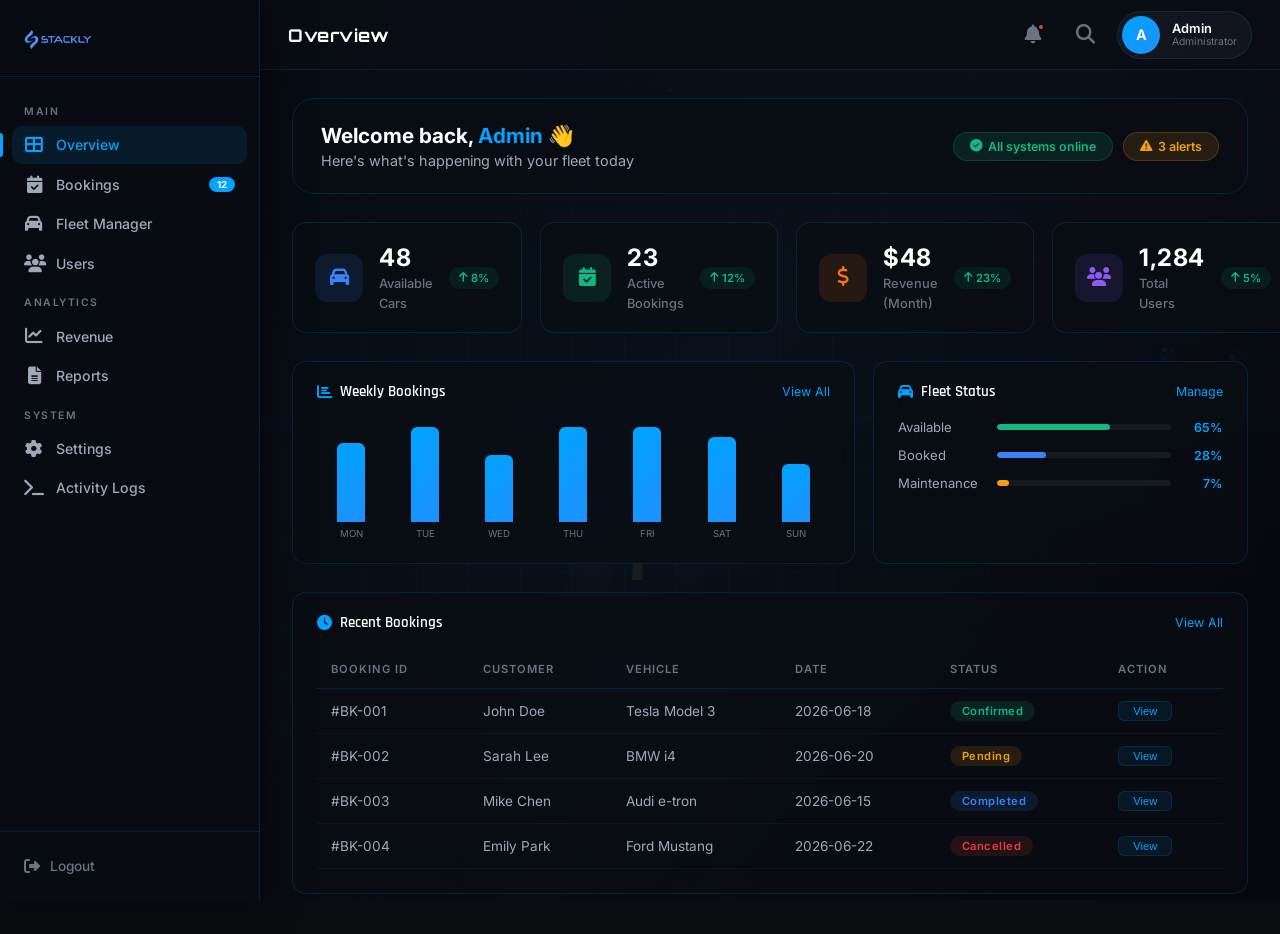
==== commit 19140eda: "Update dashboard-admin.html" ====
--- a/dashboard-admin.html
+++ b/dashboard-admin.html
@@ -20,7 +20,7 @@
             <a href="index.html" class="brand-link">
                 <!-- ✅ Logo image instead of text -->
                 <img src="logo-removebg-preview.webp" alt="Stackly" style="height:40px; width:auto; filter: brightness(0) saturate(100%) invert(42%) sepia(99%) saturate(500%) hue-rotate(185deg) brightness(110%) contrast(101%);" />
-                <span class="brand-name">STACKLY</span>
+             
             </a>
             <button class="sidebar-close" id="sidebarClose"><i class="fas fa-times"></i></button>
         </div>
@@ -520,4 +520,4 @@
 
     <script src="dashboard-admin.js"></script>
 </body>
-</html>+</html>
